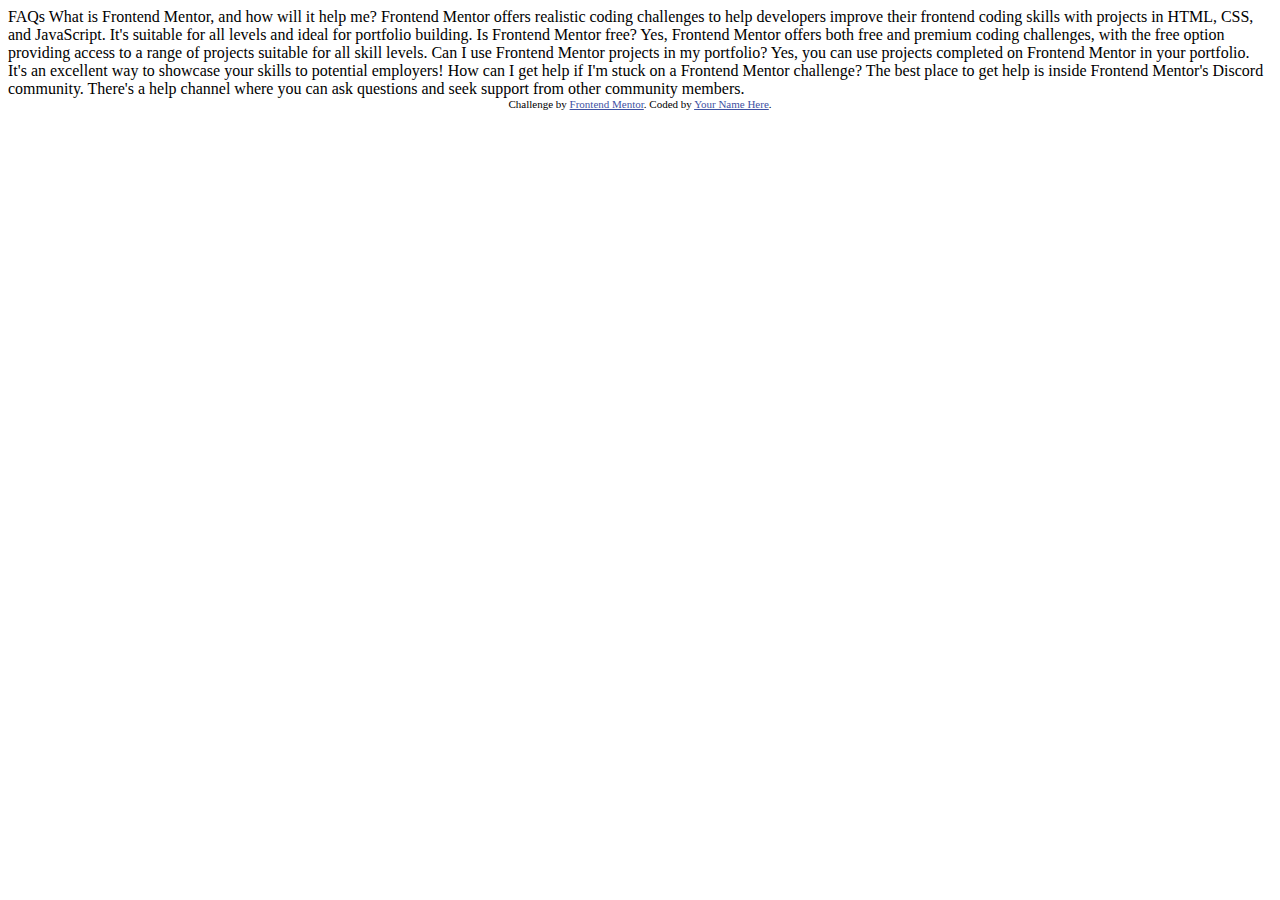
==== faq-accordion-main/index.html @ 7ba804c7 "init faq accordion" ====
<!DOCTYPE html>
<html lang="en">
<head>
  <meta charset="UTF-8">
  <meta name="viewport" content="width=device-width, initial-scale=1.0"> <!-- displays site properly based on user's device -->

  <link rel="icon" type="image/png" sizes="32x32" href="./assets/images/favicon-32x32.png">
  
  <title>Frontend Mentor | FAQ accordion</title>

  <!-- Feel free to remove these styles or customise in your own stylesheet 👍 -->
  <style>
    .attribution { font-size: 11px; text-align: center; }
    .attribution a { color: hsl(228, 45%, 44%); }
  </style>
</head>
<body>

  FAQs

  What is Frontend Mentor, and how will it help me?

  Frontend Mentor offers realistic coding challenges to help developers improve their 
  frontend coding skills with projects in HTML, CSS, and JavaScript. It's suitable for 
  all levels and ideal for portfolio building.

  Is Frontend Mentor free?

  Yes, Frontend Mentor offers both free and premium coding challenges, with the free 
  option providing access to a range of projects suitable for all skill levels.

  Can I use Frontend Mentor projects in my portfolio?

  Yes, you can use projects completed on Frontend Mentor in your portfolio. It's an excellent
  way to showcase your skills to potential employers!

  How can I get help if I'm stuck on a Frontend Mentor challenge?
  
  The best place to get help is inside Frontend Mentor's Discord community. There's a help 
  channel where you can ask questions and seek support from other community members.

  
  <div class="attribution">
    Challenge by <a href="https://www.frontendmentor.io?ref=challenge" target="_blank">Frontend Mentor</a>. 
    Coded by <a href="#">Your Name Here</a>.
  </div>
</body>
</html>
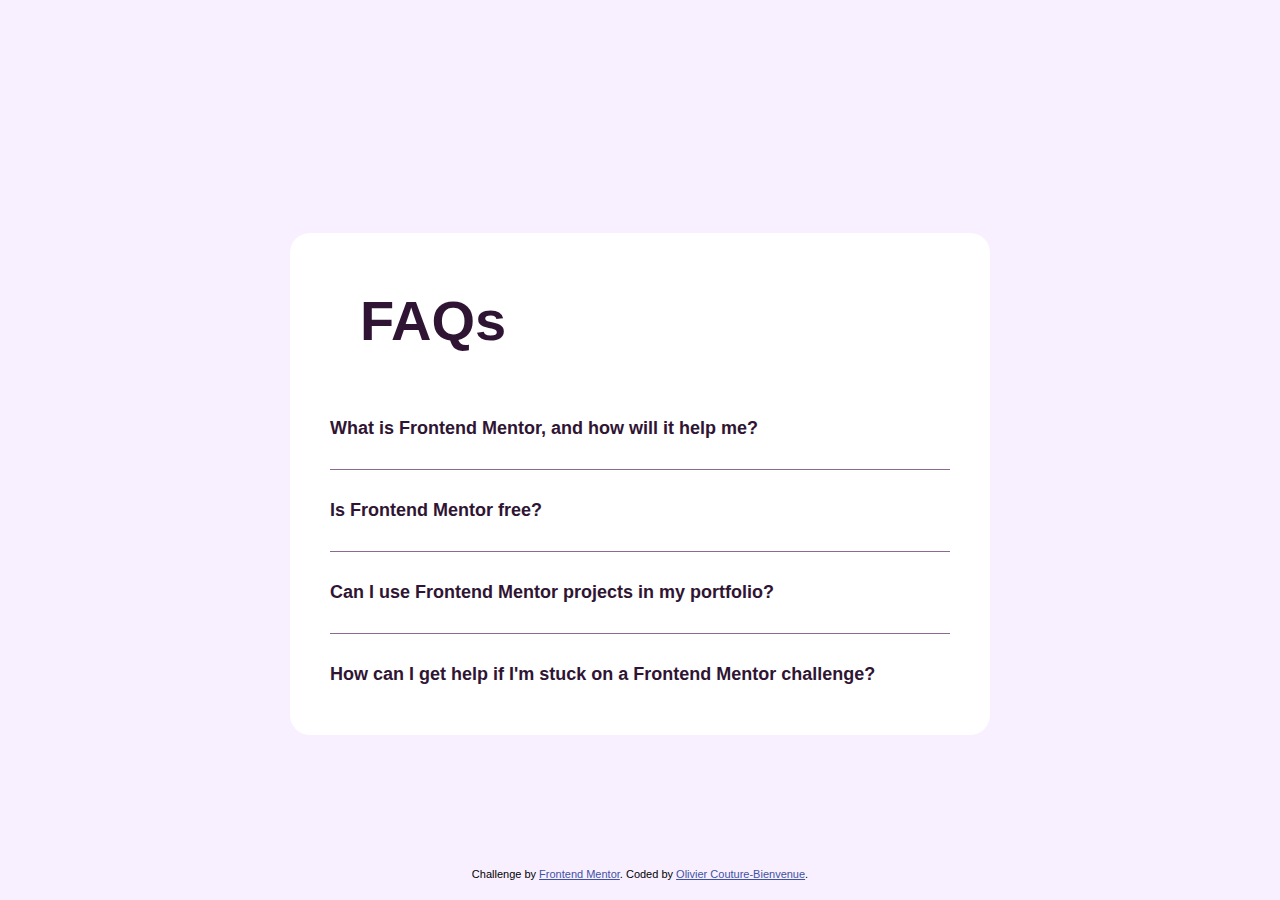
==== commit aff0ca74: "do desktop" ====
--- a/faq-accordion-main/index.html
+++ b/faq-accordion-main/index.html
@@ -5,7 +5,7 @@
   <meta name="viewport" content="width=device-width, initial-scale=1.0"> <!-- displays site properly based on user's device -->
 
   <link rel="icon" type="image/png" sizes="32x32" href="./assets/images/favicon-32x32.png">
-  
+  <link rel="stylesheet" href="style.css">
   <title>Frontend Mentor | FAQ accordion</title>
 
   <!-- Feel free to remove these styles or customise in your own stylesheet 👍 -->
@@ -15,34 +15,72 @@
   </style>
 </head>
 <body>
+  <!--
+    accordion js example
+    https://codepen.io/dusanralic/pen/PoqGKLM
+  -->
+  <main class="container">
+   <div class="card-container">
+    <article class="card">
+      <div class="card__header">
+        <img src="assets/images/icon-star.svg" alt="">
+        <h1 class="card__title">FAQs</h1>
+      </div>
+      <div class="row-container">
+        <div class="row">
+          <div class="card__row-header">
+            <h2>What is Frontend Mentor, and how will it help me?</h2>
+            <img src="assets/images/icon-plus.svg" alt="">
+          </div>
+          <p class="card__row-text">
+            Frontend Mentor offers realistic coding challenges to help developers improve their 
+    frontend coding skills with projects in HTML, CSS, and JavaScript. It's suitable for 
+    all levels and ideal for portfolio building.
+          </p>
+        </div>
+        <div class="row">
+          <div class="card__row-header">
+            <h2>Is Frontend Mentor free?</h2>
+            <img src="assets/images/icon-plus.svg" alt="">
+          </div>
+          <p class="card__row-text">
+            Yes, Frontend Mentor offers both free and premium coding challenges, with the free 
+    option providing access to a range of projects suitable for all skill levels.
+          </p>
+        </div>
+        
+        <div class="row">
+          <div class="card__row-header">
+            <h2>Can I use Frontend Mentor projects in my portfolio?</h2>
+            <img src="assets/images/icon-plus.svg" alt="">
+          </div>
+          <p class="card__row-text">
+            Yes, you can use projects completed on Frontend Mentor in your portfolio. It's an excellent
+    way to showcase your skills to potential employers!
+          </p>
+        </div>
+        
+        <div class="row">
+          <div class="card__row-header">
+            <h2>How can I get help if I'm stuck on a Frontend Mentor challenge?</h2>
+            <img src="assets/images/icon-plus.svg" alt="">
+          </div>
+          <p class="card__row-text">
+            The best place to get help is inside Frontend Mentor's Discord community. There's a help 
+    channel where you can ask questions and seek support from other community members.
+          </p>
+        </div>
+      </div>
+    </article>
+   </div>
+    <div class="attribution">
+      Challenge by <a href="https://www.frontendmentor.io?ref=challenge" target="_blank">Frontend Mentor</a>. 
+      Coded by <a href="#">Olivier Couture-Bienvenue</a>.
+    </div>
+  </main>
+  
+  
+  <script src="script.js"></script>
 
-  FAQs
-
-  What is Frontend Mentor, and how will it help me?
-
-  Frontend Mentor offers realistic coding challenges to help developers improve their 
-  frontend coding skills with projects in HTML, CSS, and JavaScript. It's suitable for 
-  all levels and ideal for portfolio building.
-
-  Is Frontend Mentor free?
-
-  Yes, Frontend Mentor offers both free and premium coding challenges, with the free 
-  option providing access to a range of projects suitable for all skill levels.
-
-  Can I use Frontend Mentor projects in my portfolio?
-
-  Yes, you can use projects completed on Frontend Mentor in your portfolio. It's an excellent
-  way to showcase your skills to potential employers!
-
-  How can I get help if I'm stuck on a Frontend Mentor challenge?
-  
-  The best place to get help is inside Frontend Mentor's Discord community. There's a help 
-  channel where you can ask questions and seek support from other community members.
-
-  
-  <div class="attribution">
-    Challenge by <a href="https://www.frontendmentor.io?ref=challenge" target="_blank">Frontend Mentor</a>. 
-    Coded by <a href="#">Your Name Here</a>.
-  </div>
 </body>
 </html>--- a/faq-accordion-main/style.css
+++ b/faq-accordion-main/style.css
@@ -0,0 +1,110 @@
+@font-face {
+    font-family: 'Work Sans';
+    src: url('assets/fonts/WorkSans-VariableFont_wght.ttf');
+    font-weight: 125 950;
+    font-style: normal;
+}
+
+@font-face {
+    font-family: 'Work Sans';
+    src: url('assets/fonts/WorkSans-Italic-VariableFont_wght.ttf');
+    font-weight: 125 950;
+    font-style: italic;
+}
+
+:root {
+    --lightpink: hsl(275, 100%, 97%);
+    --grayishpurple: hsl(292, 16%, 49%);
+    --darkpurple: hsl(292, 42%, 14%);
+    --purple: #ad28eb;
+
+}
+
+body {
+    margin: 0;
+    background-color: var(--lightpink);
+    font-family: 'Work Sans', sans-serif;
+    background-image: url('assets/images/background-pattern-desktop.svg');
+    background-repeat: repeat-x;
+}
+
+.container {
+    display: flex;
+    justify-content: center;
+    align-items: center;
+    min-height: 100vh;
+    flex-direction: column;
+}
+
+.card-container {
+    flex: 1;
+    width: 90%;
+    max-width: 700px;
+    height: 100%;
+    display: flex;
+    justify-content: center;
+    align-items: center;
+    flex-direction: column;
+}
+
+.card {
+    background-color: white;
+    padding: 20px 40px;
+    border-radius: 20px;
+    margin: 170px 0 50px;
+}
+
+.card__header {
+    display: flex;
+    gap: 30px;
+}
+
+.card__title {
+    font-size: 3.5rem;
+    font-weight: 700;
+    margin: 35px 0;
+    color: var(--darkpurple);
+}
+
+.card__row-header {
+    display: flex;
+    justify-content: space-between;
+    align-items: center;
+    color: var(--darkpurple);
+    font-size: 12px;
+}
+
+.card__row-header h2 {
+    font-weight: 600;
+    margin: 30px 0;
+}
+
+
+.card__row-header:active { color: var(--purple); }
+
+.attribution {
+    padding: 20px 0;
+}
+
+.row {
+    cursor: pointer;
+    height: 100%;
+    padding: 0;
+}
+
+.row + .row {
+    border-top: 1px solid var(--grayishpurple);
+}
+
+.card__row-text {
+    overflow: hidden;
+    transition: max-height .5s ease-out;
+    max-height: 0;
+    margin: 0;
+    /* color: rgb(97, 97, 97); */
+    color: var(--grayishpurple);
+}
+
+.card__row-text--active {
+    padding-bottom: 30px;
+}
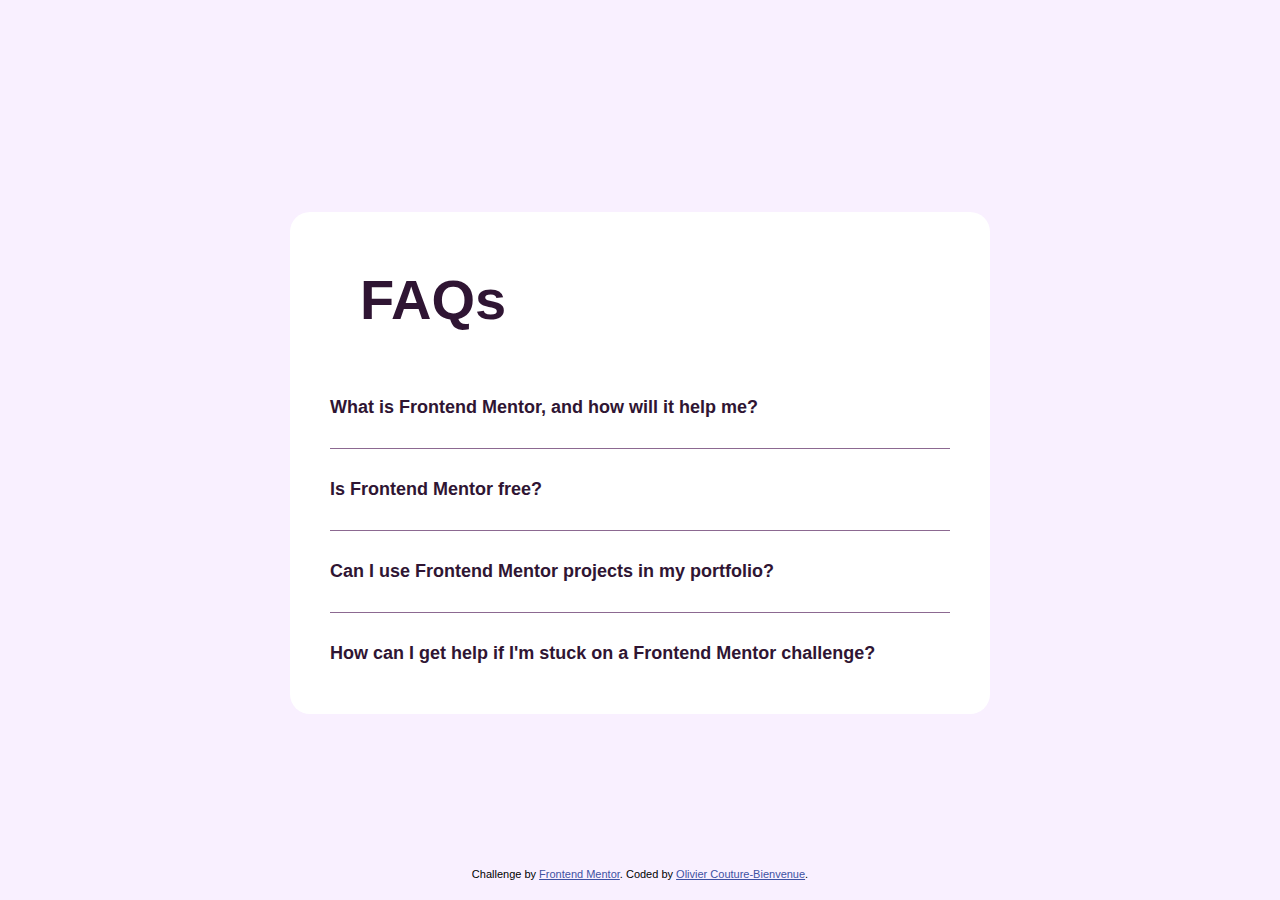
==== commit d8244568: "fix desktop design" ====
--- a/faq-accordion-main/index.html
+++ b/faq-accordion-main/index.html
@@ -32,21 +32,25 @@
             <h2>What is Frontend Mentor, and how will it help me?</h2>
             <img src="assets/images/icon-plus.svg" alt="">
           </div>
-          <p class="card__row-text">
-            Frontend Mentor offers realistic coding challenges to help developers improve their 
-    frontend coding skills with projects in HTML, CSS, and JavaScript. It's suitable for 
-    all levels and ideal for portfolio building.
-          </p>
+          <div class="card__row-text-container">
+            <p class="card__row-text">
+              Frontend Mentor offers realistic coding challenges to help developers improve their 
+      frontend coding skills with projects in HTML, CSS, and JavaScript. It's suitable for 
+      all levels and ideal for portfolio building.
+            </p>
+          </div>
         </div>
         <div class="row">
           <div class="card__row-header">
             <h2>Is Frontend Mentor free?</h2>
             <img src="assets/images/icon-plus.svg" alt="">
           </div>
-          <p class="card__row-text">
-            Yes, Frontend Mentor offers both free and premium coding challenges, with the free 
-    option providing access to a range of projects suitable for all skill levels.
-          </p>
+          <div class="card__row-text-container">
+            <p class="card__row-text">
+              Yes, Frontend Mentor offers both free and premium coding challenges, with the free 
+      option providing access to a range of projects suitable for all skill levels.
+            </p>
+          </div>
         </div>
         
         <div class="row">
@@ -54,10 +58,12 @@
             <h2>Can I use Frontend Mentor projects in my portfolio?</h2>
             <img src="assets/images/icon-plus.svg" alt="">
           </div>
-          <p class="card__row-text">
-            Yes, you can use projects completed on Frontend Mentor in your portfolio. It's an excellent
-    way to showcase your skills to potential employers!
-          </p>
+          <div class="card__row-text-container">
+            <p class="card__row-text">
+              Yes, you can use projects completed on Frontend Mentor in your portfolio. It's an excellent
+      way to showcase your skills to potential employers!
+            </p>
+          </div>
         </div>
         
         <div class="row">
@@ -65,10 +71,12 @@
             <h2>How can I get help if I'm stuck on a Frontend Mentor challenge?</h2>
             <img src="assets/images/icon-plus.svg" alt="">
           </div>
-          <p class="card__row-text">
-            The best place to get help is inside Frontend Mentor's Discord community. There's a help 
-    channel where you can ask questions and seek support from other community members.
-          </p>
+          <div class="card__row-text-container">
+            <p class="card__row-text">
+              The best place to get help is inside Frontend Mentor's Discord community. There's a help 
+      channel where you can ask questions and seek support from other community members.
+            </p>
+          </div>
         </div>
       </div>
     </article>
--- a/faq-accordion-main/style.css
+++ b/faq-accordion-main/style.css
@@ -25,7 +25,8 @@
     background-color: var(--lightpink);
     font-family: 'Work Sans', sans-serif;
     background-image: url('assets/images/background-pattern-desktop.svg');
-    background-repeat: repeat-x;
+    background-repeat: no-repeat;
+    background-size: contain;
 }
 
 .container {
@@ -51,7 +52,7 @@
     background-color: white;
     padding: 20px 40px;
     border-radius: 20px;
-    margin: 170px 0 50px;
+    margin: 10vw 0 50px;
 }
 
 .card__header {
@@ -96,12 +97,14 @@
     border-top: 1px solid var(--grayishpurple);
 }
 
-.card__row-text {
+.card__row-text-container {
+    max-height: 0;
     overflow: hidden;
     transition: max-height .5s ease-out;
-    max-height: 0;
-    margin: 0;
-    /* color: rgb(97, 97, 97); */
+}
+
+.card__row-text {
+    margin-bottom: 30px;
     color: var(--grayishpurple);
 }
 
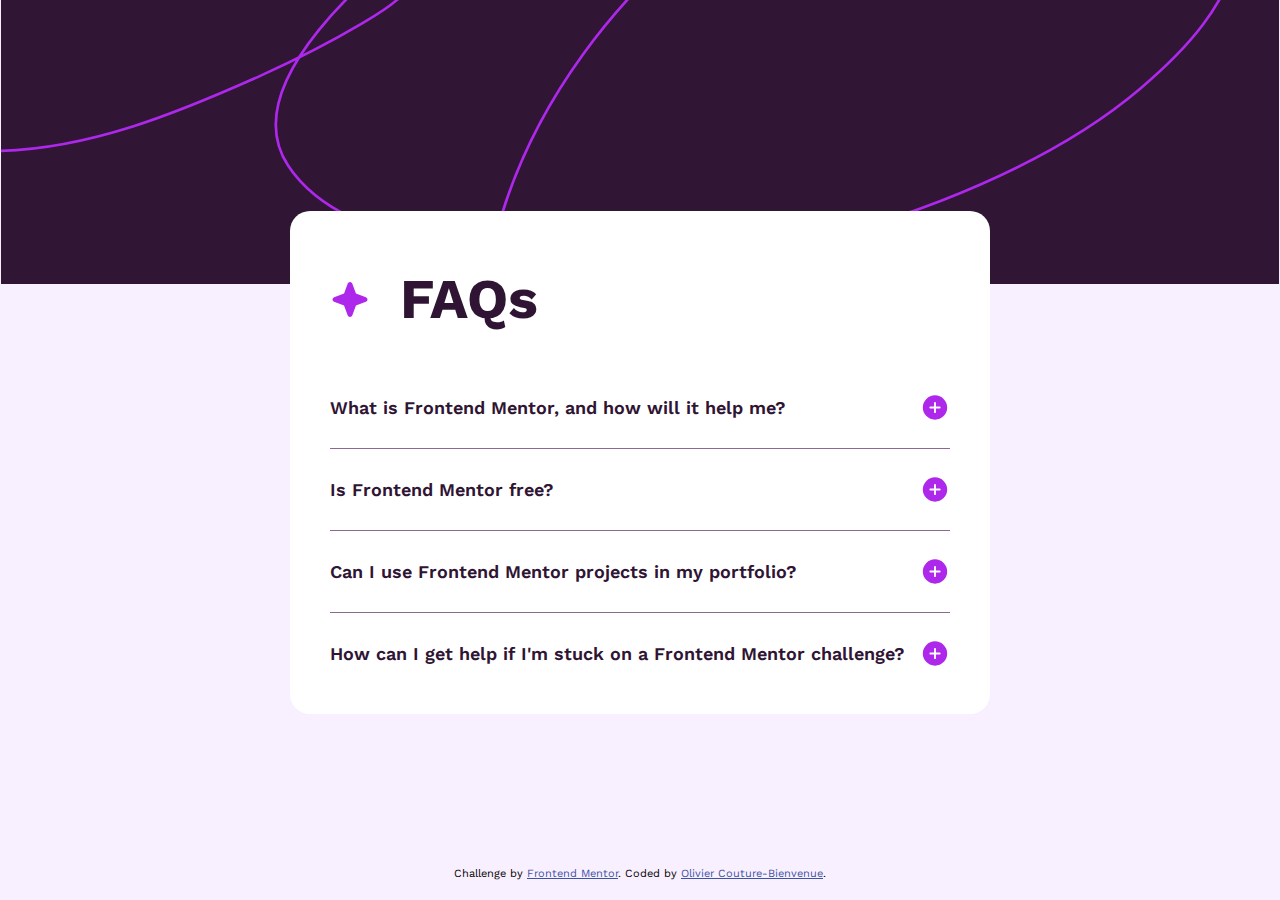
==== commit 7d35ca69: "cleanup" ====
--- a/faq-accordion-main/index.html
+++ b/faq-accordion-main/index.html
@@ -8,17 +8,12 @@
   <link rel="stylesheet" href="style.css">
   <title>Frontend Mentor | FAQ accordion</title>
 
-  <!-- Feel free to remove these styles or customise in your own stylesheet 👍 -->
   <style>
     .attribution { font-size: 11px; text-align: center; }
     .attribution a { color: hsl(228, 45%, 44%); }
   </style>
 </head>
 <body>
-  <!--
-    accordion js example
-    https://codepen.io/dusanralic/pen/PoqGKLM
-  -->
   <main class="container">
    <div class="card-container">
     <article class="card">
--- a/faq-accordion-main/style.css
+++ b/faq-accordion-main/style.css
@@ -58,6 +58,7 @@
 .card__header {
     display: flex;
     gap: 30px;
+    align-items: center;
 }
 
 .card__title {
@@ -78,6 +79,11 @@
 .card__row-header h2 {
     font-weight: 600;
     margin: 30px 0;
+    transition: color 75ms ease;
+}
+
+.card__row-header h2:hover {
+    color: var(--purple);
 }
 
 
@@ -111,3 +117,36 @@
 .card__row-text--active {
     padding-bottom: 30px;
 }
+
+@media (width <= 800px) {
+    body {
+        background-image: url('assets/images/background-pattern-mobile.svg')
+    }
+
+    .card {
+        margin-top: 80px ;
+        border-radius: 8px;
+        padding: 20px;
+    }
+
+    .card__row-header {
+        font-size: 10px;
+    }
+
+    .card__row-header h2 {
+        margin: 20px 0;
+    }
+
+    .card__title {
+        font-size: 2.25rem;
+        margin: 10px;
+    }
+
+    .card__header > img {
+        height: 30px;
+    }
+
+    .card__header {
+        gap: 0;
+    }
+}
